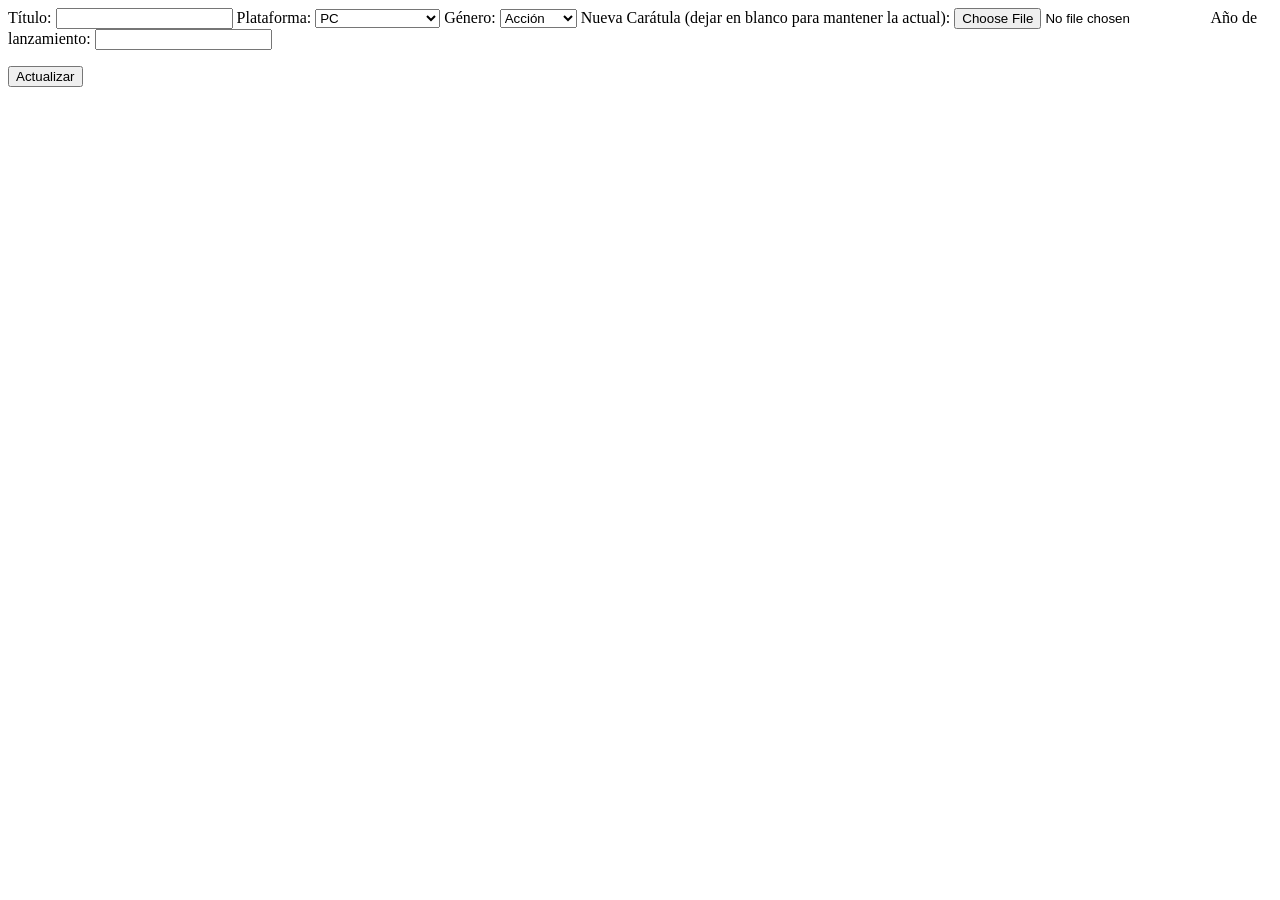
==== editar.html @ 3d00a785 "Add files via upload" ====
<!DOCTYPE html>
<html lang="es">
<head>
	<meta charset="utf-8">
	<meta name="viewport" content="width=device-width, initial-scale=1">
	<link rel="stylesheet" type="text/css" href="estilos/estilos.css">
	<title>Catálogo de Videojuegos</title>
</head>
<body data-pagina="editar">
    <div id="menu" class="menu-nav"></div>

    <div id="contenedor">
	<div class="registro">
	<form id="form-editar">
	    <label>Título:</label>
	    <input type="text" name="titulo" required>

	    <label>Plataforma:</label>
	    <select name="plataforma" required>
            <option value="PC">PC</option>
            <option value="PlayStation">PlayStation</option>
            <option value="Xbox">Xbox</option>
            <option value="Nintendo Switch">Nintendo Switch</option>
            <option value="Sega Mega Drive">Sega Mega Drive</option>
        </select>

        <label>Género:</label>
	    <select name="genero" required>
            <option value="Acción">Acción</option>
            <option value="Aventura">Aventura</option>
            <option value="RPG">RPG</option>
            <option value="Deportes">Deportes</option>
        </select>

        <label>Nueva Carátula (dejar en blanco para mantener la actual):</label>
        <input type="file" name="imagen" accept="image/*">

        <label>Año de lanzamiento:</label>
	    <input type="number" name="anio_lanzamiento" required>

	    <p class="mensaje" id="mensaje"></p>
	    <input class="boton" type="submit" value="Actualizar">
	</form>
	</div>
    </div>
    <script src="js/app.js"></script>
</body>
</html>
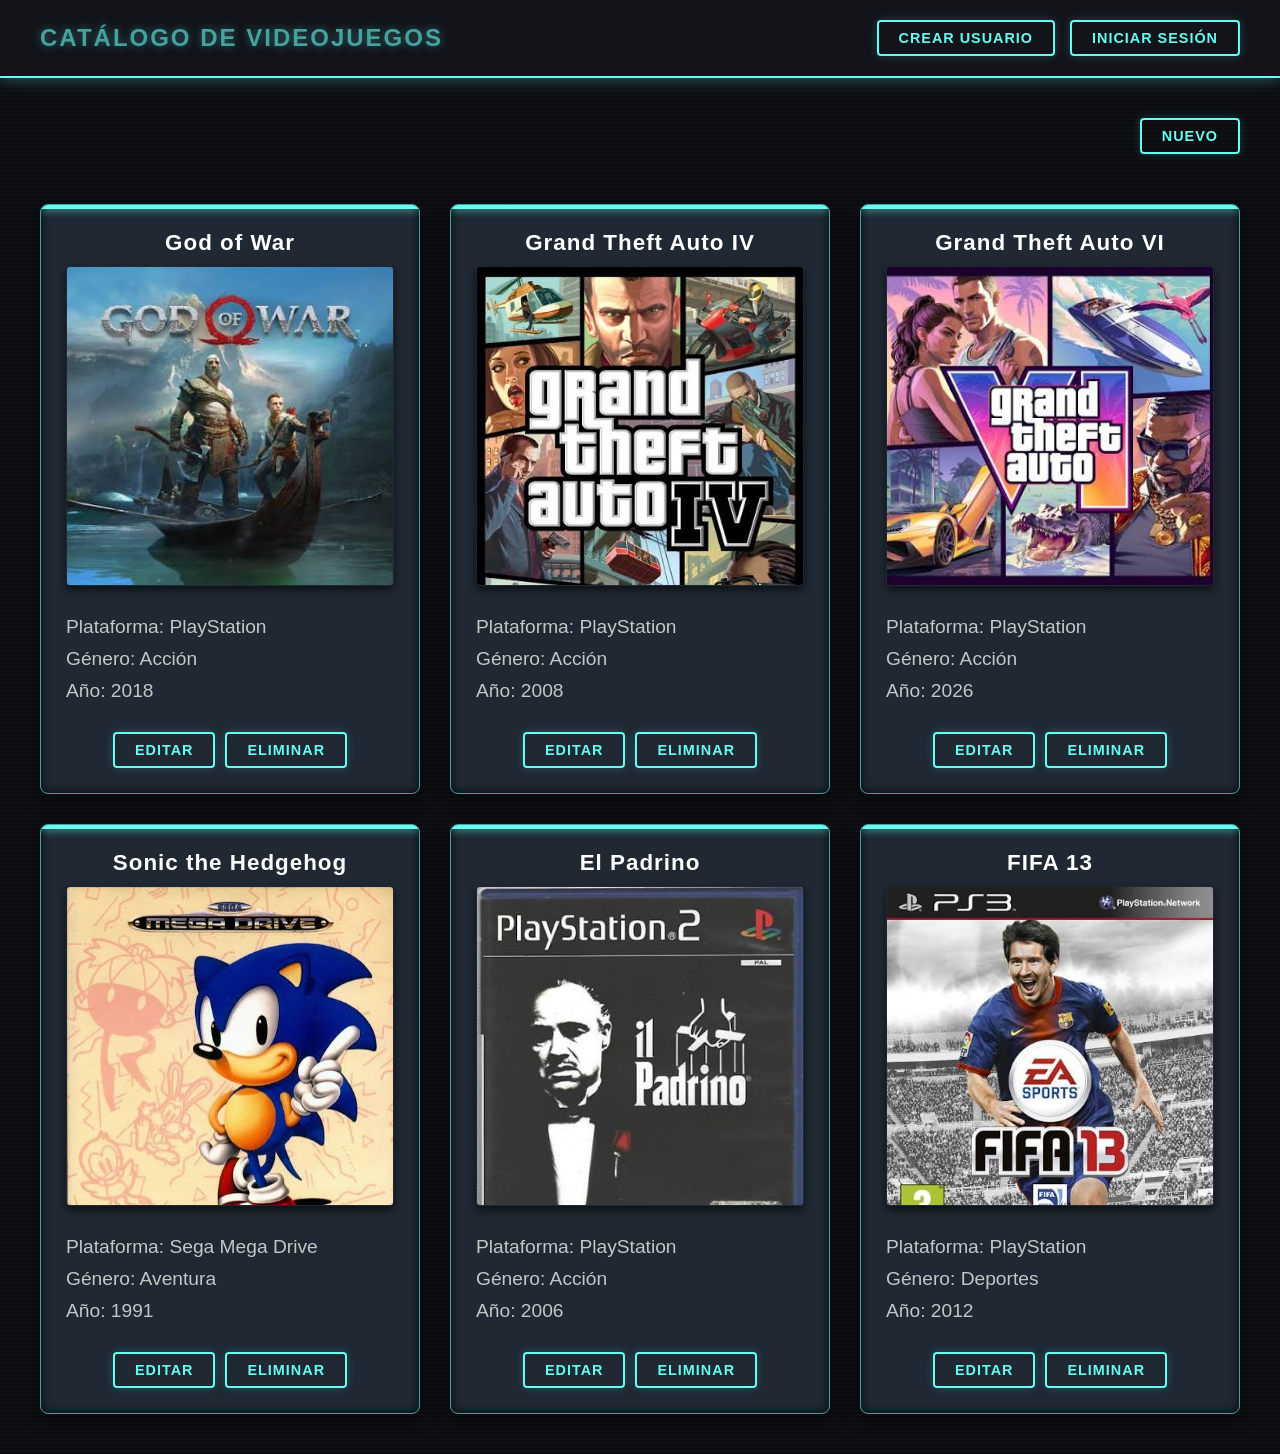
==== commit fe551bce: "Add files via upload" ====
--- a/editar.html
+++ b/editar.html
@@ -1,20 +1,27 @@
 <!DOCTYPE html>
+<!-- Página de editar videojuego del catálogo de videojuegos -->
 <html lang="es">
 <head>
-	<meta charset="utf-8">
-	<meta name="viewport" content="width=device-width, initial-scale=1">
-	<link rel="stylesheet" type="text/css" href="estilos/estilos.css">
+	<meta charset="utf-8"> <!-- para que se vean bien las tildes y la ñ -->
+	<meta name="viewport" content="width=device-width, initial-scale=1"> <!-- necesario para que la web se adapte al móvil -->
+	<link rel="stylesheet" type="text/css" href="estilos/estilos.css"> <!-- aquí cargo mis estilos -->
 	<title>Catálogo de Videojuegos</title>
 </head>
+<!-- data-pagina le dice a app.js en qué página estoy para que arranque la parte correcta -->
 <body data-pagina="editar">
+    <!-- El menú de arriba está vacío: lo rellena app.js con el título, hamburguesa y botones -->
     <div id="menu" class="menu-nav"></div>
 
+    <!-- Contenedor principal: aquí va el contenido de la página -->
     <div id="contenedor">
+	<!-- Caja del formulario. app.js lo rellena con los datos del juego que quiero editar -->
 	<div class="registro">
 	<form id="form-editar">
+	    <!-- Título del juego -->
 	    <label>Título:</label>
 	    <input type="text" name="titulo" required>
 
+	    <!-- Plataforma -->
 	    <label>Plataforma:</label>
 	    <select name="plataforma" required>
             <option value="PC">PC</option>
@@ -24,6 +31,7 @@
             <option value="Sega Mega Drive">Sega Mega Drive</option>
         </select>
 
+        <!-- Género -->
         <label>Género:</label>
 	    <select name="genero" required>
             <option value="Acción">Acción</option>
@@ -32,17 +40,22 @@
             <option value="Deportes">Deportes</option>
         </select>
 
+        <!-- Carátula: aquí NO es obligatoria; si la dejo vacía se queda la que ya tiene -->
         <label>Nueva Carátula (dejar en blanco para mantener la actual):</label>
         <input type="file" name="imagen" accept="image/*">
 
+        <!-- Año de lanzamiento -->
         <label>Año de lanzamiento:</label>
 	    <input type="number" name="anio_lanzamiento" required>
 
+	    <!-- Mensajes de error -->
 	    <p class="mensaje" id="mensaje"></p>
+	    <!-- Botón para guardar los cambios -->
 	    <input class="boton" type="submit" value="Actualizar">
 	</form>
 	</div>
     </div>
+    <!-- Cargo el JavaScript al final, cuando todo el HTML ya existe -->
     <script src="js/app.js"></script>
 </body>
 </html>
--- a/estilos/estilos.css
+++ b/estilos/estilos.css
@@ -0,0 +1,561 @@
+@import url('https://fonts.googleapis.com/css2?family=Orbitron:wght@500;700&family=Rajdhani:wght@500;700&display=swap');
+
+/* cargo las letras que utilizo en la página */
+
+/* quito los márgenes y espacios iniciales y ajusto el tamaño de los elementos */
+* {
+    margin: 0;
+    padding: 0;
+    box-sizing: border-box;
+}
+
+/* preparo el fondo, el color del texto y la letra general de la página */
+body {
+    background-color: #0b0c10;
+    background-image: 
+        linear-gradient(rgba(11, 12, 16, 0.85), rgba(11, 12, 16, 0.85)),
+        repeating-linear-gradient(0deg, transparent, transparent 2px, #1f2833 2px, #1f2833 4px);
+    color: #c5c6c7;
+    font-family: 'Rajdhani', sans-serif;
+    min-height: 100vh;
+}
+
+/* doy formato a la cabecera y al menú principal */
+#menu {
+    width: 100%;
+    background: #12141a;
+    border-bottom: 2px solid #66fcf1;
+    padding: 20px 40px;
+    box-shadow: 0 0 15px rgba(102, 252, 241, 0.4);
+    display: flex; 
+    justify-content: space-between; 
+    align-items: center; 
+}
+
+/* ajusto el título del menú y le doy el estilo de la página */
+#menu h2 {
+    font-family: 'Orbitron', sans-serif;
+    color: #45a29e;
+    text-transform: uppercase;
+    letter-spacing: 2px;
+    text-shadow: 0 0 8px rgba(69, 162, 158, 0.6);
+    margin: 0; 
+}
+
+/* coloco los enlaces del menú en una fila */
+.menu-enlaces {
+    display: flex;
+    gap: 15px; 
+    align-items: center;
+}
+
+/* doy formato al mensaje de bienvenida */
+.bienvenida-nav {
+    color: #66fcf1;
+    font-family: 'Orbitron', sans-serif;
+    font-size: 1.1rem;
+    letter-spacing: 1px;
+}
+
+/* centro el contenido y lo organizo en tres columnas */
+#contenedor {
+    width: 95%;
+    max-width: 1200px;
+    margin: 40px auto;
+    display: grid;
+    grid-template-columns: repeat(3, 1fr);
+    gap: 30px;
+    align-items: start;
+}
+
+/* hago que el título y el bloque de la derecha ocupen todo el ancho */
+#contenedor > h2, 
+#contenedor > .derecha {
+    grid-column: 1 / -1;
+}
+
+/* doy tamaño y color al título principal del contenido */
+#contenedor > h2 {
+    font-size: 2.5rem;
+    color: #66fcf1;
+    text-shadow: 0 0 10px rgba(102, 252, 241, 0.5), 0 0 20px rgba(102, 252, 241, 0.3);
+    margin-bottom: 20px;
+}
+
+/* alineo a la derecha el bloque que contiene el botón */
+.derecha {
+    text-align: right;
+    margin-bottom: 20px;
+}
+
+/* doy formato a las tarjetas donde aparece cada videojuego */
+.persona {
+    background: #1f2833;
+    border: 1px solid #45a29e;
+    border-radius: 8px;
+    padding: 25px;
+    width: 100%;
+    box-shadow: inset 0 0 10px rgba(0,0,0,0.8), 0 5px 15px rgba(0,0,0,0.5);
+    display: flex;
+    flex-direction: column;
+    align-items: flex-start;
+    transition: all 0.3s ease;
+    position: relative;
+    overflow: hidden;
+}
+
+/* añado una línea brillante en la parte superior de cada tarjeta */
+.persona::before {
+    content: '';
+    position: absolute;
+    top: 0; left: 0; width: 100%; height: 4px;
+    background: #66fcf1;
+    box-shadow: 0 0 10px #66fcf1;
+}
+
+/* levanto la tarjeta y aumento su brillo al pasar el ratón */
+.persona:hover {
+    transform: translateY(-5px);
+    border-color: #66fcf1;
+    box-shadow: 0 0 20px rgba(102, 252, 241, 0.4);
+}
+
+/* ajusto el tamaño y la separación de los textos de cada tarjeta */
+.persona p {
+    font-size: 1.2rem;
+    margin-bottom: 10px;
+    color: #c5c6c7;
+}
+
+/* resalto los datos principales de cada tarjeta */
+.persona p strong {
+    font-family: 'Orbitron', sans-serif;
+    color: #ffffff;
+    font-size: 1.4rem;
+    letter-spacing: 1px;
+}
+
+/* doy formato a los botones para que sigan el estilo de la página */
+.boton {
+    background: transparent;
+    border: 2px solid #66fcf1;
+    border-radius: 4px;
+    color: #66fcf1;
+    padding: 8px 20px;
+    text-decoration: none;
+    font-weight: 700;
+    font-family: 'Orbitron', sans-serif;
+    text-transform: uppercase;
+    font-size: 0.9rem;
+    letter-spacing: 1px;
+    transition: all 0.2s ease;
+    display: inline-block;
+    cursor: pointer;
+    box-shadow: inset 0 0 0 rgba(102, 252, 241, 0), 0 0 10px rgba(102, 252, 241, 0.2);
+}
+
+/* cambio el aspecto de los botones cuando paso el ratón */
+.boton:hover {
+    background: #66fcf1;
+    color: #0b0c10;
+    box-shadow: inset 0 0 10px rgba(255,255,255,0.5), 0 0 15px rgba(102, 252, 241, 0.6);
+}
+
+/* preparo el formulario para registrar o editar videojuegos */
+.registro {
+    grid-column: 1 / -1;
+    max-width: 500px;
+    width: 100%;
+    margin: 0 auto;
+    background: #12141a;
+    border: 1px solid #45a29e;
+    border-radius: 8px;
+    padding: 35px 30px;
+    box-shadow: 0 0 20px rgba(0,0,0,0.8);
+    position: relative;
+}
+
+/* coloco los campos del formulario uno debajo de otro */
+.registro form {
+    display: flex;
+    flex-direction: column;
+    gap: 15px;
+}
+
+/* centro el título del formulario */
+.registro h3 {
+    color: #66fcf1;
+    text-align: center;
+    margin-bottom: 20px;
+    font-family: 'Orbitron', sans-serif;
+}
+
+/* doy formato a los nombres de los campos */
+.registro label {
+    font-family: 'Orbitron', sans-serif;
+    font-size: 0.9rem;
+    color: #45a29e;
+    text-transform: uppercase;
+    letter-spacing: 1px;
+    margin-bottom: -5px;
+}
+
+/* ajusto los campos donde se introducen los datos */
+.registro input[type="text"],
+.registro input[type="password"],
+.registro input[type="email"],
+.registro input[type="number"],
+.registro select {
+    width: 100%;
+    padding: 12px;
+    border-radius: 4px;
+    border: 1px solid #1f2833;
+    background: #0b0c10;
+    color: #66fcf1;
+    font-family: 'Rajdhani', sans-serif;
+    font-size: 1.1rem;
+    font-weight: 500;
+    outline: none;
+    transition: all 0.3s ease;
+}
+
+/* resalto el campo cuando se selecciona para escribir */
+.registro input[type="text"]:focus,
+.registro input[type="password"]:focus,
+.registro input[type="email"]:focus,
+.registro input[type="number"]:focus,
+.registro select:focus {
+    border-color: #66fcf1;
+    box-shadow: 0 0 10px rgba(102, 252, 241, 0.3);
+}
+
+/* separo el botón de enviar del resto de campos */
+.registro input[type="submit"] {
+    margin-top: 20px;
+    align-self: flex-start;
+}
+
+/* ajusto el tamaño y la forma de las imágenes de los videojuegos */
+.imagen-juego {
+    width: 100%;
+    height: 320px;
+    object-fit: cover; 
+    object-position: top;
+    border-radius: 4px;
+    margin-bottom: 15px;
+    border: 1px solid #1f2833;
+    box-shadow: 0 4px 8px rgba(0,0,0,0.6);
+}
+
+/* doy formato al título de cada videojuego */
+.titulo-juego {
+    font-size: 1.5rem;
+    color: #ffffff;
+    width: 100%;
+    text-align: center;
+    margin-bottom: 10px;
+}
+
+/* separo y organizo la información de cada videojuego */
+.detalles-juego {
+    margin-top: 15px;
+    width: 100%;
+}
+
+/* coloco los botones de cada tarjeta en una misma fila */
+.acciones-juego {
+    display: flex;
+    gap: 10px;
+    margin-top: auto; 
+    width: 100%;
+    justify-content: center;
+    padding-top: 20px;
+}
+
+/* doy formato al campo para seleccionar una imagen o un archivo */
+.registro input[type="file"] {
+    width: 100%;
+    padding: 10px;
+    border-radius: 4px;
+    border: 1px dashed #45a29e;
+    background: #0b0c10;
+    color: #c5c6c7;
+    font-family: 'Rajdhani', sans-serif;
+    font-size: 1rem;
+    outline: none;
+    transition: all 0.3s ease;
+    cursor: pointer;
+}
+
+/* cambio el aspecto del campo de archivo cuando paso el ratón */
+.registro input[type="file"]:hover {
+    border-color: #66fcf1;
+    background: rgba(102, 252, 241, 0.05);
+}
+
+/* doy estilo al botón que permite elegir el archivo */
+.registro input[type="file"]::file-selector-button {
+    background: transparent;
+    border: 1px solid #66fcf1;
+    border-radius: 4px;
+    color: #66fcf1;
+    padding: 8px 15px;
+    margin-right: 15px;
+    font-family: 'Orbitron', sans-serif;
+    font-size: 0.8rem;
+    text-transform: uppercase;
+    cursor: pointer;
+    transition: all 0.3s ease;
+}
+
+/* cambio el aspecto del botón para elegir archivo al pasar el ratón */
+.registro input[type="file"]::file-selector-button:hover {
+    background: #66fcf1;
+    color: #0b0c10;
+    box-shadow: 0 0 10px rgba(102, 252, 241, 0.5);
+}
+
+/* hago que las tarjetas de juegos se coloquen directamente en la cuadrícula */
+.lista-juegos {
+    display: contents;
+}
+
+/* doy formato a los mensajes que aparecen cuando hay un error */
+.mensaje {
+    color: #ff6b6b;
+    font-size: 1.1rem;
+    text-align: center;
+    margin-top: 10px;
+}
+
+/* evito que las imágenes se salgan del espacio disponible */
+img { max-width: 100%; }
+
+/* oculto el botón del menú móvil cuando se ve la página en ordenador */
+.hamburguesa {
+    display: none;
+    width: 46px;
+    height: 46px;
+    padding: 0;
+    background: transparent;
+    border: 2px solid #66fcf1;
+    border-radius: 4px;
+    cursor: pointer;
+    position: relative;
+    flex-shrink: 0;
+    box-shadow: 0 0 10px rgba(102, 252, 241, 0.3);
+    transition: all 0.2s ease;
+}
+
+/* preparo las tres líneas que forman el botón del menú */
+.hamburguesa span {
+    position: absolute;
+    left: 10px;
+    width: 22px;
+    height: 2px;
+    background: #66fcf1;
+    box-shadow: 0 0 6px #66fcf1;
+    transition: transform 0.3s ease, opacity 0.2s ease, top 0.3s ease;
+}
+
+/* coloco cada línea a una altura diferente */
+.hamburguesa span:nth-child(1) { top: 12px; }
+.hamburguesa span:nth-child(2) { top: 20px; }
+.hamburguesa span:nth-child(3) { top: 28px; }
+
+/* hago que el botón brille cuando se pasa el ratón o se selecciona */
+.hamburguesa:hover,
+.hamburguesa:focus-visible {
+    background: rgba(102, 252, 241, 0.12);
+    box-shadow: 0 0 15px rgba(102, 252, 241, 0.6);
+    outline: none;
+}
+
+/* convierto las tres líneas en una x cuando el menú está abierto */
+#menu.abierto .hamburguesa span:nth-child(1) { top: 20px; transform: rotate(45deg); }
+#menu.abierto .hamburguesa span:nth-child(2) { opacity: 0; }
+#menu.abierto .hamburguesa span:nth-child(3) { top: 20px; transform: rotate(-45deg); }
+
+/* adapto la distribución de la página para pantallas de tablet */
+@media (max-width: 1024px) {
+    /* paso las tarjetas de tres columnas a dos */
+    #contenedor {
+        grid-template-columns: repeat(2, 1fr);
+        gap: 24px;
+    }
+
+    /* reduzco el espacio interior del menú */
+    #menu {
+        padding: 18px 28px;
+    }
+
+    /* reduzco un poco la altura de las imágenes */
+    .imagen-juego {
+        height: 280px;
+    }
+}
+
+/* preparo el menú desplegable para tablet y móvil */
+@media (max-width: 1024px) {
+    /* dejo el menú arriba mientras se desplaza la página */
+    #menu {
+        position: sticky;
+        top: 0;
+        z-index: 1000;
+        padding: 12px 22px;
+        gap: 12px;
+    }
+
+    /* ajusto el tamaño del título según el ancho de la pantalla */
+    #menu h2 {
+        font-size: clamp(0.95rem, 3.2vw, 1.4rem);
+        letter-spacing: 1px;
+        line-height: 1.2;
+    }
+
+    /* muestro el botón para abrir el menú */
+    .hamburguesa {
+        display: block;
+    }
+
+    /* preparo los enlaces como un panel que se despliega debajo de la cabecera */
+    .menu-enlaces {
+        position: absolute;
+        top: 100%;
+        left: 0;
+        right: 0;
+        flex-direction: column;
+        align-items: stretch;
+        gap: 12px;
+        background: rgba(18, 20, 26, 0.98);
+        border-bottom: 2px solid #66fcf1;
+        box-shadow: 0 12px 25px rgba(102, 252, 241, 0.25);
+        max-height: 0;
+        padding: 0 22px;
+        overflow: hidden;
+        opacity: 0;
+        visibility: hidden;
+        transition: max-height 0.35s ease, padding 0.35s ease, opacity 0.25s ease, visibility 0.35s;
+    }
+
+    /* muestro el panel de enlaces cuando se abre el menú */
+    #menu.abierto .menu-enlaces {
+        max-height: 320px;
+        padding: 20px 22px;
+        opacity: 1;
+        visibility: visible;
+    }
+
+    /* centro los botones y facilito que se puedan pulsar */
+    .menu-enlaces .boton {
+        text-align: center;
+        padding: 12px 20px;
+        font-size: 0.95rem;
+    }
+
+    /* centro el mensaje de bienvenida dentro del menú */
+    .bienvenida-nav {
+        text-align: center;
+        font-size: 1rem;
+        padding-bottom: 4px;
+        border-bottom: 1px dashed rgba(102, 252, 241, 0.3);
+    }
+}
+
+/* ajusto los espacios para móviles y tablets pequeñas */
+@media (max-width: 768px) {
+    /* reduzco los márgenes laterales de la cabecera */
+    #menu {
+        padding: 12px 18px;
+    }
+
+    /* adapto el tamaño del título */
+    #menu h2 {
+        font-size: clamp(0.95rem, 4.6vw, 1.3rem);
+    }
+
+    /* acerco el contenido a la parte superior */
+    #contenedor {
+        margin: 24px auto;
+    }
+
+    /* centro el botón de añadir un videojuego */
+    .derecha {
+        text-align: center;
+    }
+
+    /* hago que el botón ocupe todo el ancho disponible */
+    .derecha .boton {
+        display: block;
+        text-align: center;
+        padding: 12px 20px;
+    }
+
+    /* reduzco el espacio interior del formulario */
+    .registro {
+        padding: 28px 20px;
+    }
+}
+
+/* adapto la página a móviles con una sola columna */
+@media (max-width: 600px) {
+    /* dejo una tarjeta en cada fila */
+    #contenedor {
+        grid-template-columns: 1fr;
+        gap: 22px;
+    }
+
+    /* ajusto la altura de las imágenes al ancho del móvil */
+    .imagen-juego {
+        height: min(360px, 90vw);
+    }
+
+    /* reduzco el espacio interior de las tarjetas */
+    .persona {
+        padding: 20px;
+    }
+
+    /* reduzco el tamaño del título de cada videojuego */
+    .titulo-juego {
+        font-size: 1.3rem;
+    }
+
+    /* ajusto el tamaño de los textos de las tarjetas */
+    .persona p {
+        font-size: 1.1rem;
+    }
+
+    /* permito que los botones pasen a otra línea si no caben */
+    .acciones-juego {
+        flex-wrap: wrap;
+    }
+
+    /* reparto el espacio entre los botones de cada tarjeta */
+    .acciones-juego .boton {
+        flex: 1 1 120px;
+        text-align: center;
+        padding: 12px 14px;
+    }
+
+    /* coloco el botón para elegir archivo encima del nombre */
+    .registro input[type="file"]::file-selector-button {
+        display: block;
+        margin: 0 0 10px 0;
+    }
+}
+
+/* quito el movimiento de las tarjetas en dispositivos que se manejan con el dedo */
+@media (hover: none) {
+    .persona:hover {
+        transform: none;
+    }
+}
+
+/* desactivo las transiciones si está activada la opción de reducir movimiento */
+@media (prefers-reduced-motion: reduce) {
+    .menu-enlaces,
+    .hamburguesa span,
+    .persona {
+        transition: none;
+    }
+}
